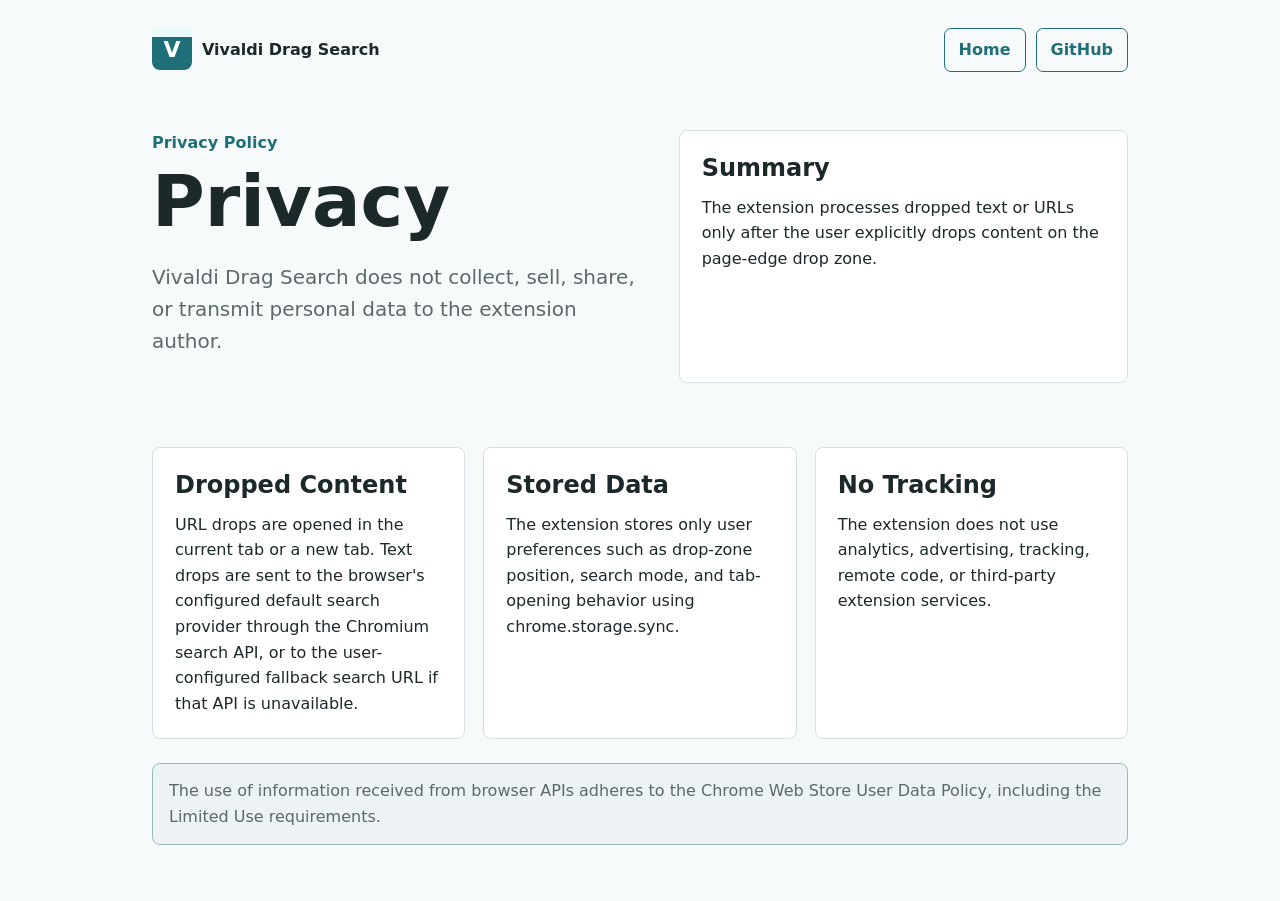
==== docs/privacy.html @ 2b541521 "Add GitHub Pages site and store links" ====
<!doctype html>
<html lang="en">
  <head>
    <meta charset="utf-8">
    <meta name="viewport" content="width=device-width, initial-scale=1">
    <title>Privacy Policy - Vivaldi Drag Search</title>
    <meta name="description" content="Privacy policy for Vivaldi Drag Search.">
    <link rel="stylesheet" href="assets/site.css">
  </head>
  <body>
    <main class="page">
      <nav class="nav" aria-label="Main navigation">
        <a class="brand" href="./">
          <span class="logo" aria-hidden="true">V</span>
          <span>Vivaldi Drag Search</span>
        </a>
        <div class="nav-links">
          <a class="button secondary" href="./">Home</a>
          <a class="button secondary" href="https://github.com/Tokenyet/vivaldi-drag-search">GitHub</a>
        </div>
      </nav>

      <section class="hero">
        <div class="hero-copy">
          <p class="eyebrow">Privacy Policy</p>
          <h1>Privacy</h1>
          <p class="lead">Vivaldi Drag Search does not collect, sell, share, or transmit personal data to the extension author.</p>
        </div>
        <div class="section">
          <h2>Summary</h2>
          <p>The extension processes dropped text or URLs only after the user explicitly drops content on the page-edge drop zone.</p>
        </div>
      </section>

      <section class="sections" aria-label="Privacy details">
        <article class="section">
          <h2>Dropped Content</h2>
          <p>URL drops are opened in the current tab or a new tab. Text drops are sent to the browser's configured default search provider through the Chromium search API, or to the user-configured fallback search URL if that API is unavailable.</p>
        </article>

        <article class="section">
          <h2>Stored Data</h2>
          <p>The extension stores only user preferences such as drop-zone position, search mode, and tab-opening behavior using chrome.storage.sync.</p>
        </article>

        <article class="section">
          <h2>No Tracking</h2>
          <p>The extension does not use analytics, advertising, tracking, remote code, or third-party extension services.</p>
        </article>
      </section>

      <p class="notice">The use of information received from browser APIs adheres to the Chrome Web Store User Data Policy, including the Limited Use requirements.</p>
    </main>
  </body>
</html>
---- docs/assets/site.css ----
:root {
  color-scheme: light dark;
  --accent: #1f6f78;
  --accent-strong: #17555c;
  --bg: #f7fafa;
  --border: #d6e0e2;
  --muted: #5c686b;
  --panel: #ffffff;
  --text: #1c282a;
}

@media (prefers-color-scheme: dark) {
  :root {
    --bg: #101516;
    --border: #2d3c3f;
    --muted: #a8b5b8;
    --panel: #172022;
    --text: #edf7f8;
  }
}

* {
  box-sizing: border-box;
}

body {
  background: var(--bg);
  color: var(--text);
  font-family: Inter, ui-sans-serif, system-ui, -apple-system, BlinkMacSystemFont, "Segoe UI", sans-serif;
  line-height: 1.6;
  margin: 0;
}

a {
  color: var(--accent);
}

.page {
  margin: 0 auto;
  max-width: 1020px;
  padding: 28px 22px 56px;
}

.nav {
  align-items: center;
  display: flex;
  gap: 14px;
  justify-content: space-between;
  margin-bottom: 58px;
}

.brand {
  align-items: center;
  color: var(--text);
  display: inline-flex;
  font-weight: 750;
  gap: 10px;
  text-decoration: none;
}

.logo {
  align-items: center;
  background: var(--accent);
  border-radius: 8px;
  color: white;
  display: inline-flex;
  font-size: 22px;
  font-weight: 800;
  height: 40px;
  justify-content: center;
  position: relative;
  width: 40px;
}

.logo::before {
  background: #e7fbfc;
  content: "";
  height: 7px;
  left: 0;
  position: absolute;
  right: 0;
  top: 0;
}

.nav-links {
  display: flex;
  flex-wrap: wrap;
  gap: 10px;
}

.button {
  align-items: center;
  background: var(--accent);
  border: 1px solid var(--accent);
  border-radius: 7px;
  color: white;
  display: inline-flex;
  font-weight: 650;
  min-height: 40px;
  padding: 8px 14px;
  text-decoration: none;
}

.button.secondary {
  background: transparent;
  color: var(--accent);
}

.button.disabled {
  cursor: not-allowed;
  opacity: 0.58;
}

.hero {
  display: grid;
  gap: 30px;
  grid-template-columns: minmax(0, 1.05fr) minmax(300px, 0.95fr);
  margin-bottom: 64px;
}

.hero-copy {
  align-self: center;
}

.eyebrow {
  color: var(--accent);
  font-weight: 750;
  margin: 0 0 10px;
}

h1 {
  font-size: clamp(40px, 8vw, 72px);
  letter-spacing: 0;
  line-height: 1.02;
  margin: 0;
}

h2 {
  font-size: 24px;
  letter-spacing: 0;
  line-height: 1.25;
  margin: 0 0 12px;
}

p {
  margin: 0;
}

.lead {
  color: var(--muted);
  font-size: 20px;
  margin: 22px 0 26px;
  max-width: 620px;
}

.actions {
  display: flex;
  flex-wrap: wrap;
  gap: 12px;
}

.browser {
  background: var(--panel);
  border: 1px solid var(--border);
  border-radius: 8px;
  box-shadow: 0 18px 45px rgba(13, 31, 35, 0.12);
  min-height: 380px;
  overflow: hidden;
}

.drop-target {
  align-items: center;
  background: color-mix(in srgb, var(--accent) 12%, var(--panel));
  border-bottom: 2px solid var(--accent);
  display: flex;
  gap: 14px;
  min-height: 92px;
  padding: 18px 26px;
}

.drop-target .logo {
  flex: 0 0 auto;
}

.drop-title {
  color: var(--accent-strong);
  font-size: 20px;
  font-weight: 750;
}

.drop-subtitle {
  color: var(--muted);
  font-size: 14px;
}

.mock-page {
  padding: 42px 34px;
}

.mock-heading {
  font-size: 28px;
  font-weight: 750;
  margin-bottom: 18px;
}

.mock-text {
  color: var(--muted);
  font-size: 18px;
  max-width: 380px;
}

.selection {
  background: color-mix(in srgb, var(--accent) 14%, transparent);
  border-radius: 7px;
  color: var(--accent-strong);
  display: inline-block;
  font-size: 20px;
  font-weight: 750;
  margin-top: 42px;
  padding: 8px 18px;
}

.sections {
  display: grid;
  gap: 18px;
  grid-template-columns: repeat(3, minmax(0, 1fr));
}

.section {
  background: var(--panel);
  border: 1px solid var(--border);
  border-radius: 8px;
  padding: 22px;
}

.section ul {
  margin: 12px 0 0;
  padding-left: 20px;
}

.section li + li {
  margin-top: 7px;
}

.notice {
  background: color-mix(in srgb, var(--accent) 8%, var(--panel));
  border: 1px solid color-mix(in srgb, var(--accent) 35%, var(--border));
  border-radius: 8px;
  color: var(--muted);
  margin-top: 24px;
  padding: 14px 16px;
}

.footer {
  border-top: 1px solid var(--border);
  color: var(--muted);
  margin-top: 56px;
  padding-top: 22px;
}

@media (max-width: 820px) {
  .page {
    padding: 20px 16px 42px;
  }

  .nav {
    align-items: flex-start;
    flex-direction: column;
    margin-bottom: 38px;
  }

  .hero,
  .sections {
    grid-template-columns: 1fr;
  }

  .hero {
    gap: 24px;
  }

  .lead {
    font-size: 18px;
  }
}
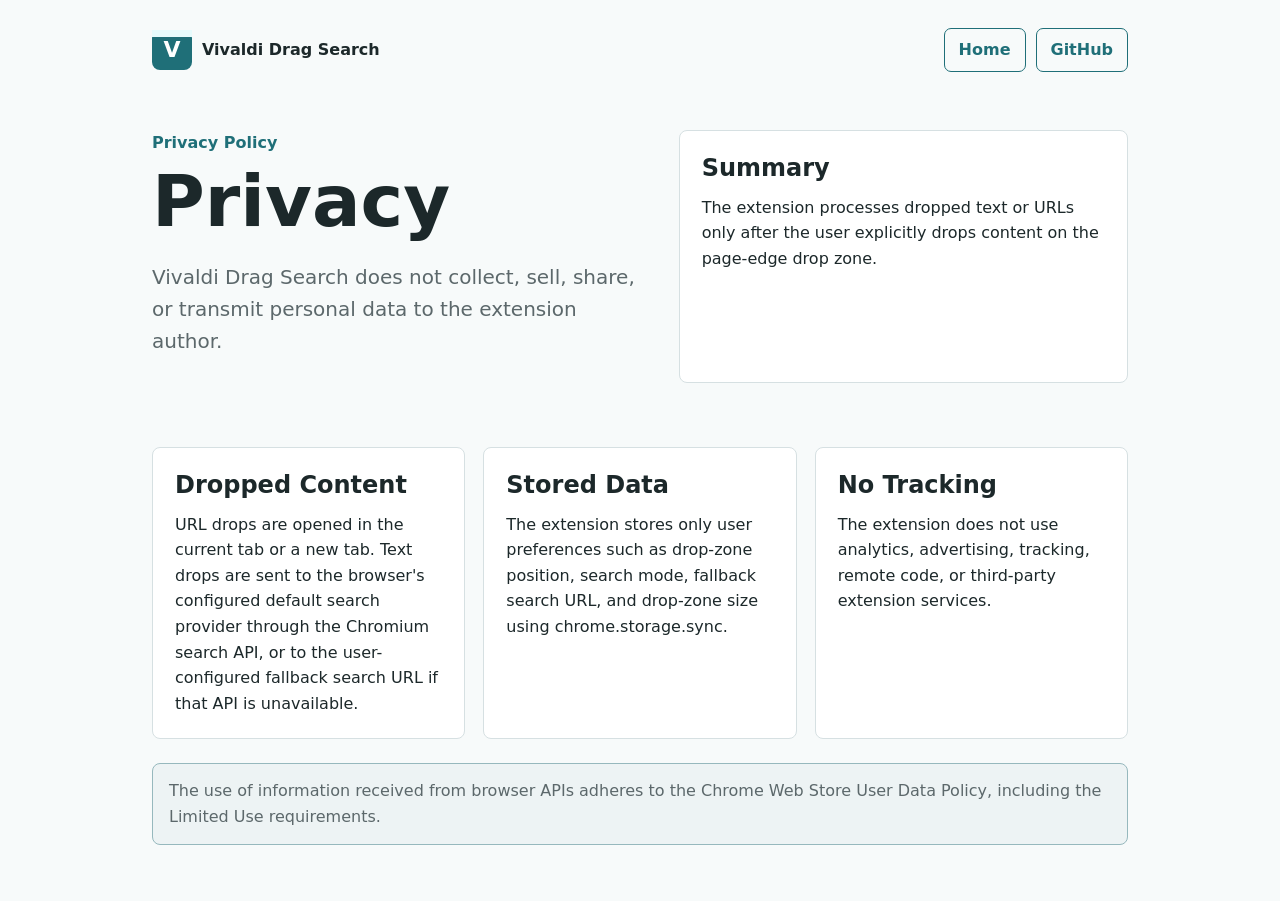
==== commit 3588fd27: "Update drag actions and store listing assets" ====
--- a/docs/privacy.html
+++ b/docs/privacy.html
@@ -40,7 +40,7 @@
 
         <article class="section">
           <h2>Stored Data</h2>
-          <p>The extension stores only user preferences such as drop-zone position, search mode, and tab-opening behavior using chrome.storage.sync.</p>
+          <p>The extension stores only user preferences such as drop-zone position, search mode, fallback search URL, and drop-zone size using chrome.storage.sync.</p>
         </article>
 
         <article class="section">
--- a/docs/assets/site.css
+++ b/docs/assets/site.css
@@ -172,8 +172,9 @@
   align-items: center;
   background: color-mix(in srgb, var(--accent) 12%, var(--panel));
   border-bottom: 2px solid var(--accent);
-  display: flex;
+  display: grid;
   gap: 14px;
+  grid-template-columns: auto minmax(0, 1fr);
   min-height: 92px;
   padding: 18px 26px;
 }
@@ -191,6 +192,26 @@
 .drop-subtitle {
   color: var(--muted);
   font-size: 14px;
+}
+
+.drop-actions {
+  display: grid;
+  gap: 8px;
+  grid-column: 1 / -1;
+  grid-template-columns: repeat(3, minmax(0, 1fr));
+}
+
+.drop-actions span {
+  background: color-mix(in srgb, var(--panel) 82%, var(--text) 8%);
+  border: 1px solid color-mix(in srgb, var(--text) 18%, transparent);
+  border-radius: 6px;
+  color: var(--text);
+  display: block;
+  font-size: 14px;
+  font-weight: 750;
+  min-width: 0;
+  padding: 8px 10px;
+  text-align: center;
 }
 
 .mock-page {
